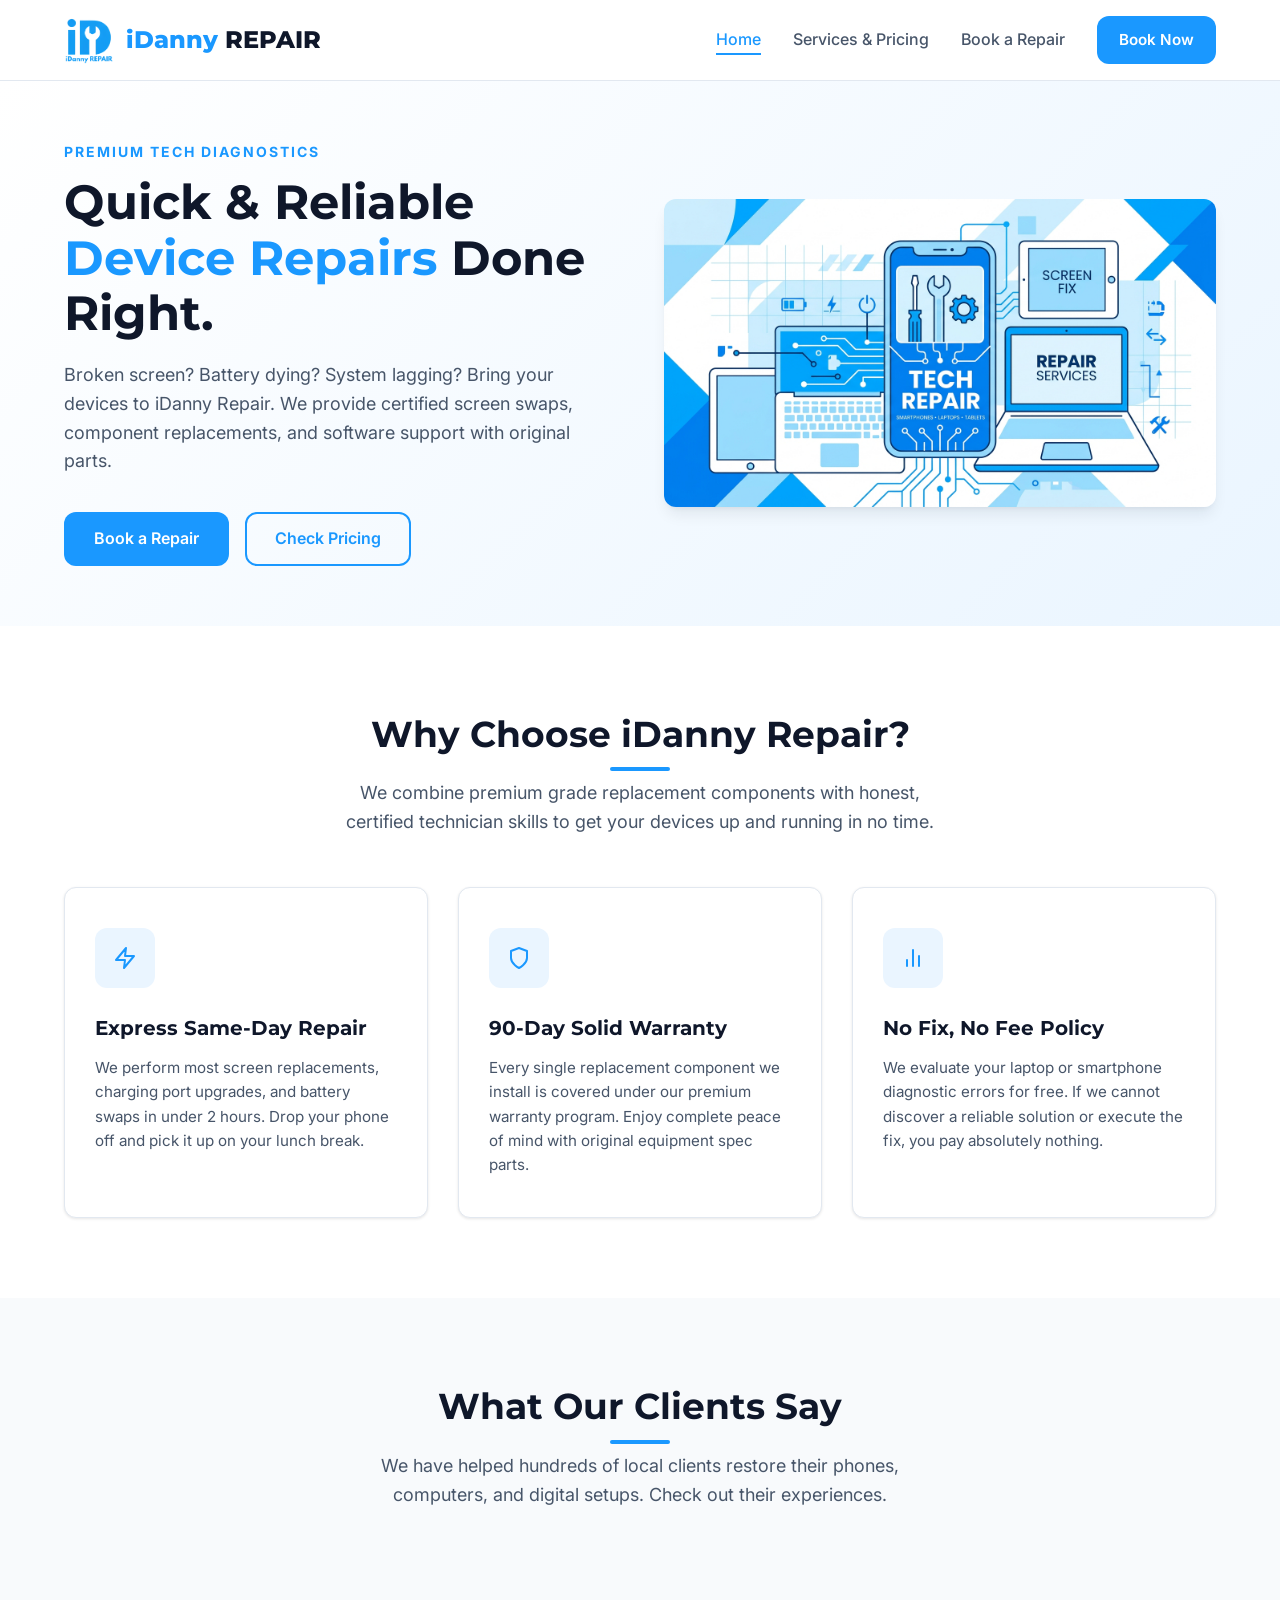
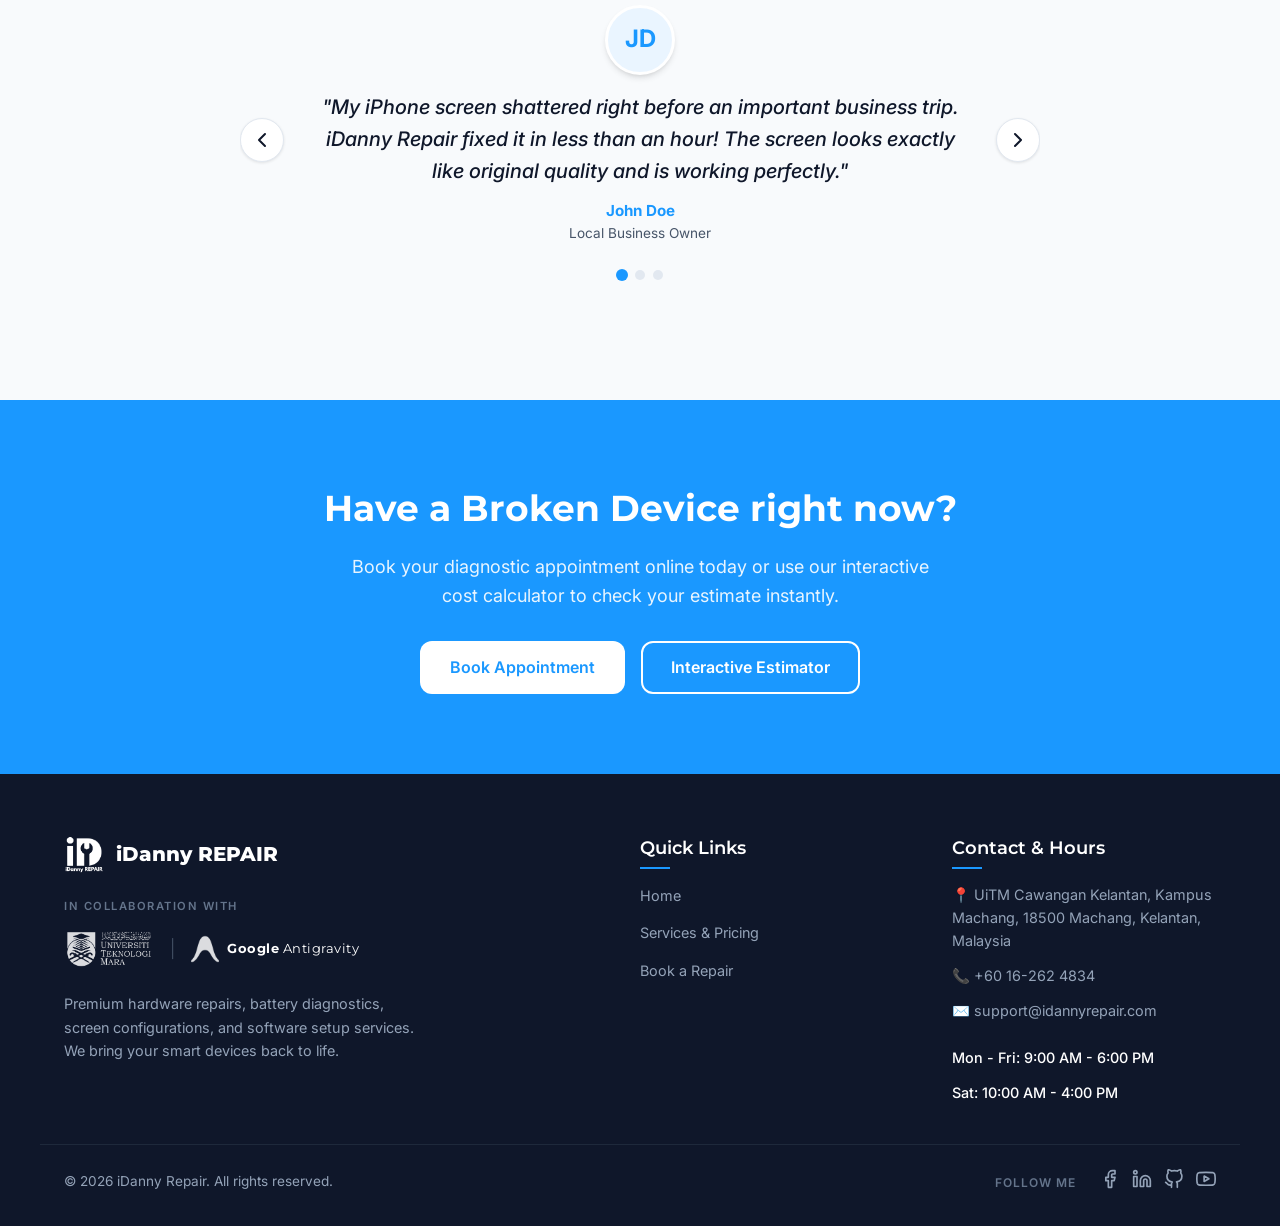
==== index.html @ 4b015654 "Initial Commit: First Release v1.0" ====
<!DOCTYPE html>
<html lang="en">
<head>
  <meta charset="UTF-8">
  <meta name="viewport" content="width=device-width, initial-scale=1.0">
  <title>iDanny Repair | Professional Tech & Device Repair Service</title>
  <meta name="description" content="Get fast, certified repairs for your smartphones, laptops, tablets, and game consoles at iDanny Repair. Honest diagnostics, quick turnaround, and warranty included.">
  <link rel="icon" type="image/png" href="images/iDannyRepair_Logo.png">
  <!-- Stylesheets -->
  <link rel="stylesheet" href="css/style.css">
</head>
<body>

  <!-- Header Navigation -->
  <header class="header">
    <div class="container nav-container">
      <a href="index.html" class="logo-link" id="logo-nav">
        <img src="images/iDannyRepair_Logo.png" alt="iDanny Repair Logo" class="logo-img">
        <span class="logo-text">iDanny <span style="color: var(--dark);">REPAIR</span></span>
      </a>
      
      <button class="nav-toggle" id="nav-toggle" aria-label="Toggle Navigation Menu">
        <span></span>
        <span></span>
        <span></span>
      </button>

      <nav>
        <ul class="nav-menu" id="nav-menu">
          <li><a href="index.html" class="nav-link active">Home</a></li>
          <li><a href="services.html" class="nav-link">Services & Pricing</a></li>
          <li><a href="book.html" class="nav-link">Book a Repair</a></li>
          <li><a href="book.html" class="btn btn-primary" style="padding: 10px 20px; font-size: 0.95rem;">Book Now</a></li>
        </ul>
      </nav>
    </div>
  </header>

  <main>
    <!-- Hero Section -->
    <section class="hero">
      <div class="container hero-grid">
        <div class="hero-content reveal">
          <div class="hero-tagline">Premium Tech Diagnostics</div>
          <h1 class="hero-title">Quick & Reliable <span>Device Repairs</span> Done Right.</h1>
          <p class="hero-desc">Broken screen? Battery dying? System lagging? Bring your devices to iDanny Repair. We provide certified screen swaps, component replacements, and software support with original parts.</p>
          <div class="hero-buttons">
            <a href="book.html" class="btn btn-primary">Book a Repair</a>
            <a href="services.html" class="btn btn-outline">Check Pricing</a>
          </div>
        </div>
        <div class="hero-image reveal" style="transition-delay: 0.2s;">
          <img src="images/hero_tech_repair.jpg" alt="Modern Tech and Device Repair Illustration" width="600" height="338">
        </div>
      </div>
    </section>

    <!-- Core Features Section -->
    <section class="section">
      <div class="container">
        <div class="text-center reveal">
          <h2 class="section-title">Why Choose iDanny Repair?</h2>
          <p class="section-subtitle">We combine premium grade replacement components with honest, certified technician skills to get your devices up and running in no time.</p>
        </div>
        
        <div class="features-grid">
          <!-- Feature 1 -->
          <article class="feature-card reveal" style="transition-delay: 0.1s;">
            <div class="feature-icon">
              <!-- Express Speed SVG -->
              <svg xmlns="http://www.w3.org/2000/svg" width="24" height="24" viewBox="0 0 24 24" fill="none" stroke="currentColor" stroke-width="2" stroke-linecap="round" stroke-linejoin="round"><polygon points="13 2 3 14 12 14 11 22 21 10 12 10 13 2"></polygon></svg>
            </div>
            <h3>Express Same-Day Repair</h3>
            <p>We perform most screen replacements, charging port upgrades, and battery swaps in under 2 hours. Drop your phone off and pick it up on your lunch break.</p>
          </article>
          
          <!-- Feature 2 -->
          <article class="feature-card reveal" style="transition-delay: 0.2s;">
            <div class="feature-icon">
              <!-- Shield Guarantee SVG -->
              <svg xmlns="http://www.w3.org/2000/svg" width="24" height="24" viewBox="0 0 24 24" fill="none" stroke="currentColor" stroke-width="2" stroke-linecap="round" stroke-linejoin="round"><path d="M12 22s8-4 8-10V5l-8-3-8 3v7c0 6 8 10 8 10z"></path></svg>
            </div>
            <h3>90-Day Solid Warranty</h3>
            <p>Every single replacement component we install is covered under our premium warranty program. Enjoy complete peace of mind with original equipment spec parts.</p>
          </article>

          <!-- Feature 3 -->
          <article class="feature-card reveal" style="transition-delay: 0.3s;">
            <div class="feature-icon">
              <!-- Diagnostics SVG -->
              <svg xmlns="http://www.w3.org/2000/svg" width="24" height="24" viewBox="0 0 24 24" fill="none" stroke="currentColor" stroke-width="2" stroke-linecap="round" stroke-linejoin="round"><line x1="18" y1="20" x2="18" y2="10"></line><line x1="12" y1="20" x2="12" y2="4"></line><line x1="6" y1="20" x2="6" y2="14"></line></svg>
            </div>
            <h3>No Fix, No Fee Policy</h3>
            <p>We evaluate your laptop or smartphone diagnostic errors for free. If we cannot discover a reliable solution or execute the fix, you pay absolutely nothing.</p>
          </article>
        </div>
      </div>
    </section>

    <!-- Testimonials Slider Section -->
    <section class="section section-bg">
      <div class="container">
        <div class="text-center reveal">
          <h2 class="section-title">What Our Clients Say</h2>
          <p class="section-subtitle">We have helped hundreds of local clients restore their phones, computers, and digital setups. Check out their experiences.</p>
        </div>

        <!-- jQuery Testimonial Slider Carousel Container -->
        <div class="carousel-container reveal">
          <button class="carousel-btn carousel-btn-prev" aria-label="Previous Slide">
            <svg xmlns="http://www.w3.org/2000/svg" width="24" height="24" viewBox="0 0 24 24" fill="none" stroke="currentColor" stroke-width="2" stroke-linecap="round" stroke-linejoin="round"><polyline points="15 18 9 12 15 6"></polyline></svg>
          </button>
          
          <div class="carousel-track-wrapper">
            <!-- Slide 1 -->
            <div class="carousel-slide active">
              <div class="testimonial-avatar">JD</div>
              <p class="testimonial-quote">"My iPhone screen shattered right before an important business trip. iDanny Repair fixed it in less than an hour! The screen looks exactly like original quality and is working perfectly."</p>
              <span class="testimonial-author">John Doe</span>
              <span class="testimonial-company">Local Business Owner</span>
            </div>

            <!-- Slide 2 -->
            <div class="carousel-slide">
              <div class="testimonial-avatar">SM</div>
              <p class="testimonial-quote">"Took my MacBook Pro in because the battery was bloated and failing. The quote was very honest, much cheaper than the official store, and they replaced it in one day. Highly recommend!"</p>
              <span class="testimonial-author">Sarah Miller</span>
              <span class="testimonial-company">Freelance Designer</span>
            </div>

            <!-- Slide 3 -->
            <div class="carousel-slide">
              <div class="testimonial-avatar">RK</div>
              <p class="testimonial-quote">"They repaired the HDMI port and cleaned out my PS5 console. The fan runs quiet again and the gaming display is flawless. Very friendly staff who explained everything clearly."</p>
              <span class="testimonial-author">Ryan K.</span>
              <span class="testimonial-company">Avid Gamer</span>
            </div>
          </div>

          <button class="carousel-btn carousel-btn-next" aria-label="Next Slide">
            <svg xmlns="http://www.w3.org/2000/svg" width="24" height="24" viewBox="0 0 24 24" fill="none" stroke="currentColor" stroke-width="2" stroke-linecap="round" stroke-linejoin="round"><polyline points="9 18 15 12 9 6"></polyline></svg>
          </button>

          <!-- Interactive dot indicators dynamically created/bound in jQuery -->
          <div class="carousel-dots"></div>
        </div>
      </div>
    </section>

    <!-- Quick CTA Banner -->
    <section class="section" style="background-color: var(--primary); color: var(--white); text-align: center;">
      <div class="container reveal">
        <h2 style="color: var(--white); font-size: 2.25rem; margin-bottom: 16px;">Have a Broken Device right now?</h2>
        <p style="font-size: 1.125rem; max-width: 600px; margin: 0 auto 30px auto; opacity: 0.9;">Book your diagnostic appointment online today or use our interactive cost calculator to check your estimate instantly.</p>
        <div style="display: flex; gap: 16px; justify-content: center; flex-wrap: wrap;">
          <a href="book.html" class="btn" style="background-color: var(--white); color: var(--primary);">Book Appointment</a>
          <a href="services.html" class="btn btn-outline" style="border-color: var(--white); color: var(--white);">Interactive Estimator</a>
        </div>
      </div>
    </section>
  </main>

  <!-- Footer Section -->
  <footer class="footer">
    <div class="container footer-grid">
      <div class="footer-info">
        <div class="footer-logo">
          <img src="images/iDannyRepair_Logo.png" alt="iDanny Repair Logo White" class="footer-logo-img">
          <span class="footer-logo-text">iDanny REPAIR</span>
        </div>
        <div class="footer-collaboration">
          <span class="collab-text">in collaboration with</span>
          <div class="collaboration-logos">
            <img src="images/LOGO_UiTM_OUTLINE_3(WHITE).png" alt="UiTM Logo" class="collab-logo" style="width: 90px; height: auto;">
            <span class="collab-divider">|</span>
            <div class="antigravity-collab">
              <img src="images/antigravity.png" alt="Antigravity Logo" class="collab-logo">
              <span class="antigravity-text"><strong>Google</strong> Antigravity</span>
            </div>
          </div>
        </div>
        <p style="margin-top: 20px;">Premium hardware repairs, battery diagnostics, screen configurations, and software setup services. We bring your smart devices back to life.</p>
      </div>

      <div>
        <h3 class="footer-title">Quick Links</h3>
        <ul class="footer-links">
          <li><a href="index.html">Home</a></li>
          <li><a href="services.html">Services & Pricing</a></li>
          <li><a href="book.html">Book a Repair</a></li>
        </ul>
      </div>

      <div>
        <h3 class="footer-title">Contact & Hours</h3>
        <ul class="footer-links" style="color: #94A3B8; font-size: 0.9rem;">
          <li>📍 UiTM Cawangan Kelantan, Kampus Machang, 18500 Machang, Kelantan, Malaysia</li>
          <li>📞 +60 16-262 4834</li>
          <li>✉️ support@idannyrepair.com</li>
          <li style="margin-top: 12px; color: var(--white); font-weight: 500;">Mon - Fri: 9:00 AM - 6:00 PM</li>
          <li style="color: var(--white); font-weight: 500;">Sat: 10:00 AM - 4:00 PM</li>
        </ul>
      </div>
    </div>
    
    <div class="container footer-bottom">
      <p>&copy; 2026 iDanny Repair. All rights reserved.</p>
      <div class="footer-socials-bottom">
        <span class="socials-title-bottom">Follow Me</span>
        <div class="social-icons-bottom">
          <a href="https://www.facebook.com/modanniee/" target="_blank" rel="noopener noreferrer" class="social-icon" aria-label="Facebook">
            <svg xmlns="http://www.w3.org/2000/svg" width="20" height="20" viewBox="0 0 24 24" fill="none" stroke="currentColor" stroke-width="2" stroke-linecap="round" stroke-linejoin="round"><path d="M18 2h-3a5 5 0 0 0-5 5v3H7v4h3v8h4v-8h3l1-4h-4V7a1 1 0 0 1 1-1h3z"></path></svg>
          </a>
          <a href="https://www.linkedin.com/in/tengkuahmaddanial/" target="_blank" rel="noopener noreferrer" class="social-icon" aria-label="LinkedIn">
            <svg xmlns="http://www.w3.org/2000/svg" width="20" height="20" viewBox="0 0 24 24" fill="none" stroke="currentColor" stroke-width="2" stroke-linecap="round" stroke-linejoin="round"><path d="M16 8a6 6 0 0 1 6 6v7h-4v-7a2 2 0 0 0-2-2 2 2 0 0 0-2 2v7h-4v-7a6 6 0 0 1 6-6z"></path><rect x="2" y="9" width="4" height="12"></rect><circle cx="4" cy="4" r="2"></circle></svg>
          </a>
          <a href="https://github.com/KuDanial" target="_blank" rel="noopener noreferrer" class="social-icon" aria-label="GitHub">
            <svg xmlns="http://www.w3.org/2000/svg" width="20" height="20" viewBox="0 0 24 24" fill="none" stroke="currentColor" stroke-width="2" stroke-linecap="round" stroke-linejoin="round"><path d="M9 19c-5 1.5-5-2.5-7-3m14 6v-3.87a3.37 3.37 0 0 0-.94-2.61c3.14-.35 6.44-1.54 6.44-7A5.44 5.44 0 0 0 20 4.77 5.07 5.07 0 0 0 19.91 1S18.73.65 16 2.48a13.38 13.38 0 0 0-7 0C6.27.65 5.09 1 5.09 1A5.07 5.07 0 0 0 5 4.77a5.44 5.44 0 0 0-1.5 3.78c0 5.42 3.3 6.61 6.44 7A3.37 3.37 0 0 0 9 18.13V22"></path></svg>
          </a>
          <a href="https://www.youtube.com/@tengkuahmaddanial" target="_blank" rel="noopener noreferrer" class="social-icon" aria-label="YouTube">
            <svg xmlns="http://www.w3.org/2000/svg" width="20" height="20" viewBox="0 0 24 24" fill="none" stroke="currentColor" stroke-width="2" stroke-linecap="round" stroke-linejoin="round"><path d="M22.54 6.42a2.78 2.78 0 0 0-1.94-2C18.88 4 12 4 12 4s-6.88 0-8.6.46a2.78 2.78 0 0 0-1.94 2A29 29 0 0 0 1 11.75a29 29 0 0 0 .46 5.33A2.78 2.78 0 0 0 3.4 19c1.72.46 8.6.46 8.6.46s6.88 0 8.6-.46a2.78 2.78 0 0 0 1.94-2 29 29 0 0 0 .46-5.25 29 29 0 0 0-.46-5.33z"></path><polygon points="9.75 15.02 15.5 11.75 9.75 8.48 9.75 15.02"></polygon></svg>
          </a>
        </div>
      </div>
    </div>
  </footer>

  <!-- Scripts -->
  <!-- jQuery Library CDN -->
  <script src="https://code.jquery.com/jquery-3.6.4.min.js" integrity="sha256-oP6HI9z1XaZNBrJURtCoUT5SUnxFr8s3BzRl+cbzUq8=" crossorigin="anonymous"></script>
  <!-- Main scripts -->
  <script src="js/main.js"></script>
  <script src="js/jquery-features.js"></script>
</body>
</html>
---- css/style.css ----
/* Import Modern Google Fonts */
@import url('https://fonts.googleapis.com/css2?family=Inter:wght@300;400;500;600;700&family=Montserrat:wght@400;500;600;700;800&display=swap');

/* CSS Variables for Clean Design System */
:root {
  --primary: #1A98FF;
  --primary-hover: #007EE6;
  --primary-light: #EAF5FF;
  --dark: #0F172A;
  --dark-light: #475569;
  --light: #F8FAFC;
  --border: #E2E8F0;
  --white: #FFFFFF;
  --error: #EF4444;
  --error-bg: #FEF2F2;
  --success: #10B981;
  --success-bg: #ECFDF5;
  --shadow-sm: 0 1px 3px rgba(0, 0, 0, 0.1);
  --shadow-md: 0 4px 6px -1px rgba(0, 0, 0, 0.1), 0 2px 4px -2px rgba(0, 0, 0, 0.1);
  --shadow-lg: 0 10px 15px -3px rgba(15, 23, 42, 0.08), 0 4px 6px -4px rgba(15, 23, 42, 0.08);
  --radius: 12px;
  --radius-sm: 6px;
  --transition: all 0.3s cubic-bezier(0.4, 0, 0.2, 1);
}

/* Base Resets */
*, *::before, *::after {
  box-sizing: border-box;
  margin: 0;
  padding: 0;
}

html {
  scroll-behavior: smooth;
  font-family: 'Inter', sans-serif;
  color: var(--dark);
  background-color: var(--white);
  line-height: 1.6;
}

body {
  min-height: 100vh;
  display: flex;
  flex-direction: column;
}

h1, h2, h3, h4 {
  font-family: 'Montserrat', sans-serif;
  font-weight: 700;
  color: var(--dark);
}

a {
  text-decoration: none;
  color: inherit;
  transition: var(--transition);
}

img {
  max-width: 100%;
  height: auto;
  display: block;
}

/* Layout Utilities */
.container {
  width: 100%;
  max-width: 1200px;
  margin: 0 auto;
  padding: 0 24px;
}

.section {
  padding: 80px 0;
}

.section-bg {
  background-color: var(--light);
}

.text-center {
  text-align: center;
}

.section-title {
  font-size: 2.25rem;
  margin-bottom: 16px;
  position: relative;
  display: inline-block;
}

.section-title::after {
  content: '';
  position: absolute;
  bottom: -8px;
  left: 50%;
  transform: translateX(-50%);
  width: 60px;
  height: 4px;
  background-color: var(--primary);
  border-radius: var(--radius-sm);
}

.section-subtitle {
  font-size: 1.125rem;
  color: var(--dark-light);
  max-width: 600px;
  margin: 0 auto 50px auto;
}

/* Header & Sticky Navigation */
.header {
  position: sticky;
  top: 0;
  z-index: 1000;
  background-color: rgba(255, 255, 255, 0.9);
  backdrop-filter: blur(10px);
  -webkit-backdrop-filter: blur(10px);
  border-bottom: 1px solid var(--border);
  transition: var(--transition);
}

.nav-container {
  display: flex;
  justify-content: space-between;
  align-items: center;
  height: 80px;
}

.logo-link {
  display: flex;
  align-items: center;
  gap: 12px;
}

.logo-img {
  height: 50px;
  width: auto;
}

.logo-text {
  font-family: 'Montserrat', sans-serif;
  font-size: 1.5rem;
  font-weight: 800;
  color: var(--primary);
}

.nav-menu {
  display: flex;
  align-items: center;
  gap: 32px;
  list-style: none;
}

.nav-link {
  font-size: 1rem;
  font-weight: 500;
  color: var(--dark-light);
  position: relative;
  padding: 6px 0;
}

.nav-link:hover, .nav-link.active {
  color: var(--primary);
}

.nav-link::after {
  content: '';
  position: absolute;
  bottom: 0;
  left: 0;
  width: 0;
  height: 2px;
  background-color: var(--primary);
  transition: var(--transition);
}

.nav-link:hover::after, .nav-link.active::after {
  width: 100%;
}

.nav-toggle {
  display: none;
  background: none;
  border: none;
  cursor: pointer;
  padding: 8px;
}

.nav-toggle span {
  display: block;
  width: 25px;
  height: 3px;
  background-color: var(--dark);
  margin: 5px 0;
  transition: var(--transition);
}

/* Main CTA Button */
.btn {
  display: inline-flex;
  align-items: center;
  justify-content: center;
  padding: 12px 28px;
  font-size: 1rem;
  font-weight: 600;
  border-radius: var(--radius);
  border: 2px solid transparent;
  cursor: pointer;
  transition: var(--transition);
}

.btn-primary {
  background-color: var(--primary);
  color: var(--white);
}

.btn-primary:hover {
  background-color: var(--primary-hover);
  box-shadow: 0 4px 14px rgba(26, 152, 255, 0.4);
  transform: translateY(-2px);
}

.btn-outline {
  border-color: var(--primary);
  color: var(--primary);
  background-color: transparent;
}

.btn-outline:hover {
  background-color: var(--primary-light);
  transform: translateY(-2px);
}

/* Hero Section */
.hero {
  padding: 60px 0;
  background: linear-gradient(135deg, var(--white) 0%, var(--primary-light) 100%);
}

.hero-grid {
  display: grid;
  grid-template-columns: 1fr 1fr;
  align-items: center;
  gap: 48px;
}

.hero-content {
  max-width: 540px;
}

.hero-tagline {
  color: var(--primary);
  font-weight: 700;
  font-size: 0.875rem;
  letter-spacing: 2px;
  text-transform: uppercase;
  margin-bottom: 12px;
}

.hero-title {
  font-size: 3rem;
  line-height: 1.15;
  margin-bottom: 20px;
}

.hero-title span {
  color: var(--primary);
}

.hero-desc {
  font-size: 1.125rem;
  color: var(--dark-light);
  margin-bottom: 36px;
}

.hero-buttons {
  display: flex;
  gap: 16px;
}

.hero-image {
  position: relative;
}

.hero-image img {
  border-radius: var(--radius);
  box-shadow: var(--shadow-lg);
  transition: var(--transition);
}

.hero-image img:hover {
  transform: scale(1.02);
}

/* Features Grid */
.features-grid {
  display: grid;
  grid-template-columns: repeat(3, 1fr);
  gap: 30px;
}

.feature-card {
  background-color: var(--white);
  padding: 40px 30px;
  border-radius: var(--radius);
  border: 1px solid var(--border);
  box-shadow: var(--shadow-sm);
  transition: var(--transition);
}

.feature-card:hover {
  transform: translateY(-8px);
  box-shadow: var(--shadow-lg);
  border-color: var(--primary-light);
}

.feature-icon {
  width: 60px;
  height: 60px;
  border-radius: var(--radius);
  background-color: var(--primary-light);
  color: var(--primary);
  display: flex;
  align-items: center;
  justify-content: center;
  margin-bottom: 24px;
  font-size: 1.5rem;
}

.feature-card h3 {
  font-size: 1.25rem;
  margin-bottom: 12px;
}

.feature-card p {
  color: var(--dark-light);
  font-size: 0.95rem;
}

/* Services Grid page */
.services-section {
  padding: 60px 0;
}

.services-grid {
  display: grid;
  grid-template-columns: repeat(auto-fit, minmax(280px, 1fr));
  gap: 30px;
  margin-bottom: 60px;
}

.service-card {
  background-color: var(--white);
  border-radius: var(--radius);
  border: 1px solid var(--border);
  overflow: hidden;
  box-shadow: var(--shadow-sm);
  transition: var(--transition);
  display: flex;
  flex-direction: column;
}

.service-card:hover {
  box-shadow: var(--shadow-lg);
  transform: translateY(-4px);
}

.service-card-img {
  height: 200px;
  background-color: var(--primary-light);
  display: flex;
  align-items: center;
  justify-content: center;
  position: relative;
  overflow: hidden;
}

.service-card-img svg {
  width: 80px;
  height: 80px;
  color: var(--primary);
  transition: var(--transition);
}

.service-card:hover .service-card-img svg {
  transform: scale(1.1) rotate(5deg);
}

.service-card-content {
  padding: 24px;
  flex-grow: 1;
  display: flex;
  flex-direction: column;
}

.service-card-title {
  font-size: 1.25rem;
  margin-bottom: 8px;
}

.service-card-desc {
  color: var(--dark-light);
  font-size: 0.95rem;
  margin-bottom: 20px;
  flex-grow: 1;
}

.service-card-price {
  font-size: 1.125rem;
  font-weight: 700;
  color: var(--primary);
  border-top: 1px solid var(--border);
  padding-top: 16px;
  display: flex;
  justify-content: space-between;
  align-items: center;
}

/* Custom Estimator Panel */
.estimator-box {
  background-color: var(--white);
  border-radius: var(--radius);
  border: 1px solid var(--border);
  box-shadow: var(--shadow-lg);
  padding: 40px;
  max-width: 800px;
  margin: 0 auto;
}

.estimator-row {
  display: grid;
  grid-template-columns: 1fr 1fr;
  gap: 24px;
  margin-bottom: 24px;
}

.estimator-group {
  display: flex;
  flex-direction: column;
  gap: 8px;
}

.estimator-label {
  font-weight: 600;
  font-size: 0.9rem;
  color: var(--dark-light);
  text-transform: uppercase;
  letter-spacing: 0.5px;
}

.estimator-select {
  padding: 12px;
  font-size: 1rem;
  border-radius: var(--radius-sm);
  border: 1px solid var(--border);
  background-color: var(--white);
  outline: none;
  transition: var(--transition);
}

.estimator-select:focus {
  border-color: var(--primary);
  box-shadow: 0 0 0 3px rgba(26, 152, 255, 0.15);
}

.issues-container {
  margin-bottom: 30px;
}

.issues-title {
  font-weight: 600;
  font-size: 0.9rem;
  color: var(--dark-light);
  margin-bottom: 12px;
  text-transform: uppercase;
  letter-spacing: 0.5px;
}

.issues-grid {
  display: grid;
  grid-template-columns: 1fr 1fr;
  gap: 16px;
}

.checkbox-card {
  border: 1px solid var(--border);
  border-radius: var(--radius-sm);
  padding: 16px;
  display: flex;
  align-items: center;
  gap: 12px;
  cursor: pointer;
  transition: var(--transition);
  user-select: none;
}

.checkbox-card:hover {
  background-color: var(--light);
}

.checkbox-card.selected {
  border-color: var(--primary);
  background-color: var(--primary-light);
}

.checkbox-card input[type="checkbox"] {
  width: 18px;
  height: 18px;
  accent-color: var(--primary);
}

.checkbox-info {
  display: flex;
  flex-direction: column;
}

.checkbox-name {
  font-weight: 600;
  font-size: 0.95rem;
}

.checkbox-price {
  font-size: 0.85rem;
  color: var(--primary);
  font-weight: 700;
}

.estimator-result {
  background-color: var(--primary-light);
  border-radius: var(--radius);
  padding: 24px;
  display: flex;
  justify-content: space-between;
  align-items: center;
  border: 1px solid rgba(26, 152, 255, 0.25);
}

.result-text {
  font-size: 1.125rem;
  font-weight: 600;
}

.result-price {
  font-size: 2.25rem;
  font-weight: 800;
  color: var(--primary);
  font-family: 'Montserrat', sans-serif;
}

/* Booking Form Elements */
.booking-box {
  background-color: var(--white);
  border-radius: var(--radius);
  border: 1px solid var(--border);
  box-shadow: var(--shadow-lg);
  padding: 40px;
  max-width: 650px;
  margin: 0 auto;
}

.form-group {
  margin-bottom: 24px;
  position: relative;
}

.form-label {
  display: block;
  font-weight: 600;
  margin-bottom: 8px;
  font-size: 0.9rem;
}

.form-input, .form-textarea {
  width: 100%;
  padding: 14px 16px;
  font-size: 1rem;
  border-radius: var(--radius-sm);
  border: 1px solid var(--border);
  outline: none;
  background-color: var(--white);
  transition: var(--transition);
}

.form-textarea {
  height: 120px;
  resize: vertical;
}

.form-input:focus, .form-textarea:focus {
  border-color: var(--primary);
  box-shadow: 0 0 0 3px rgba(26, 152, 255, 0.15);
}

.radio-group {
  display: flex;
  gap: 24px;
  margin-top: 8px;
}

.radio-option {
  display: flex;
  align-items: center;
  gap: 8px;
  cursor: pointer;
}

.radio-option input[type="radio"] {
  width: 18px;
  height: 18px;
  accent-color: var(--primary);
}

/* Client Side Form Validation Errors styling */
.form-input.is-invalid, .form-textarea.is-invalid {
  border-color: var(--error);
  background-color: var(--error-bg);
}

.form-input.is-invalid:focus, .form-textarea.is-invalid:focus {
  box-shadow: 0 0 0 3px rgba(239, 68, 68, 0.15);
}

.invalid-feedback {
  color: var(--error);
  font-size: 0.85rem;
  margin-top: 4px;
  display: none;
  font-weight: 500;
}

.form-input.is-invalid ~ .invalid-feedback, 
.form-textarea.is-invalid ~ .invalid-feedback {
  display: block;
}

.form-message {
  padding: 16px;
  border-radius: var(--radius-sm);
  margin-bottom: 24px;
  font-weight: 500;
  display: none;
}

.form-message.success {
  background-color: var(--success-bg);
  color: var(--success);
  border: 1px solid rgba(16, 185, 129, 0.2);
  display: block;
}

/* jQuery Carousel Styling (Testimonials) */
.carousel-container {
  max-width: 800px;
  margin: 0 auto;
  position: relative;
  overflow: hidden;
  padding: 40px 0;
}

.carousel-track-wrapper {
  position: relative;
  height: 250px;
}

.carousel-slide {
  position: absolute;
  top: 0;
  left: 0;
  width: 100%;
  height: 100%;
  opacity: 0;
  z-index: 1;
  transition: opacity 0.5s ease-in-out;
  display: flex;
  flex-direction: column;
  justify-content: center;
  align-items: center;
  text-align: center;
}

.carousel-slide.active {
  opacity: 1;
  z-index: 2;
}

.testimonial-avatar {
  width: 70px;
  height: 70px;
  border-radius: 50%;
  background-color: var(--primary-light);
  color: var(--primary);
  display: flex;
  align-items: center;
  justify-content: center;
  font-size: 1.5rem;
  font-weight: 700;
  margin-bottom: 16px;
  border: 3px solid var(--white);
  box-shadow: var(--shadow-md);
}

.testimonial-quote {
  font-size: 1.25rem;
  font-style: italic;
  font-weight: 500;
  color: var(--dark);
  margin-bottom: 12px;
  max-width: 650px;
  position: relative;
}

.testimonial-author {
  font-weight: 700;
  color: var(--primary);
  font-size: 0.95rem;
}

.testimonial-company {
  font-size: 0.85rem;
  color: var(--dark-light);
}

/* Carousel controls */
.carousel-btn {
  position: absolute;
  top: 50%;
  transform: translateY(-50%);
  z-index: 10;
  background: var(--white);
  border: 1px solid var(--border);
  color: var(--dark);
  width: 44px;
  height: 44px;
  border-radius: 50%;
  display: flex;
  align-items: center;
  justify-content: center;
  cursor: pointer;
  box-shadow: var(--shadow-sm);
  transition: var(--transition);
}

.carousel-btn:hover {
  background-color: var(--primary);
  color: var(--white);
  border-color: var(--primary);
  box-shadow: var(--shadow-md);
}

.carousel-btn-prev {
  left: 0;
}

.carousel-btn-next {
  right: 0;
}

.carousel-dots {
  display: flex;
  justify-content: center;
  gap: 8px;
  margin-top: 20px;
}

.carousel-dot {
  width: 10px;
  height: 10px;
  border-radius: 50%;
  background-color: var(--border);
  cursor: pointer;
  transition: var(--transition);
}

.carousel-dot.active {
  background-color: var(--primary);
  transform: scale(1.2);
}

/* jQuery Accordion Styling (FAQ) */
.accordion-wrapper {
  max-width: 800px;
  margin: 0 auto;
}

.accordion-item {
  border: 1px solid var(--border);
  border-radius: var(--radius);
  margin-bottom: 16px;
  overflow: hidden;
  background-color: var(--white);
  box-shadow: var(--shadow-sm);
}

.accordion-header {
  padding: 20px 24px;
  background-color: var(--white);
  cursor: pointer;
  display: flex;
  justify-content: space-between;
  align-items: center;
  user-select: none;
  transition: var(--transition);
}

.accordion-header:hover {
  background-color: var(--light);
}

.accordion-header h3 {
  font-size: 1.1rem;
  font-weight: 600;
  color: var(--dark);
}

.accordion-icon {
  font-size: 1.25rem;
  color: var(--primary);
  font-weight: 700;
  transition: var(--transition);
}

.accordion-item.active .accordion-icon {
  transform: rotate(45deg);
}

.accordion-item.active {
  border-color: var(--primary-light);
}

.accordion-content {
  padding: 0 24px 20px 24px;
  color: var(--dark-light);
  font-size: 0.95rem;
  display: none; /* Controlled by jQuery */
}

/* Modern Footer Styling */
.footer {
  margin-top: auto;
  background-color: var(--dark);
  color: var(--light);
  padding: 60px 0 30px 0;
}

.footer-grid {
  display: grid;
  grid-template-columns: 2fr 1fr 1fr;
  gap: 48px;
  margin-bottom: 40px;
}

.footer-info {
  max-width: 360px;
}

.footer-logo {
  display: flex;
  align-items: center;
  gap: 12px;
  margin-bottom: 20px;
}

.footer-logo-img {
  height: 40px;
  width: auto;
  filter: brightness(0) invert(1);
}

.footer-logo-text {
  font-family: 'Montserrat', sans-serif;
  font-size: 1.25rem;
  font-weight: 800;
  color: var(--white);
}

.footer-info p {
  color: #94A3B8;
  font-size: 0.9rem;
}

.footer-collaboration {
  margin-top: 24px;
}

.collab-text {
  font-size: 0.7rem;
  text-transform: uppercase;
  letter-spacing: 1.5px;
  color: #64748B;
  display: block;
  margin-bottom: 10px;
  font-weight: 600;
}

.collaboration-logos {
  display: flex;
  align-items: center;
  gap: 16px;
  flex-wrap: wrap;
}

.collab-logo {
  height: 28px;
  width: auto;
  object-fit: contain;
  display: block;
  opacity: 0.85;
  transition: var(--transition);
}

.collab-logo:hover {
  opacity: 1;
}

.collab-divider {
  color: #475569;
  font-size: 1.1rem;
  font-weight: 300;
  user-select: none;
}

.antigravity-collab {
  display: inline-flex;
  align-items: center;
  gap: 8px;
}

.antigravity-text {
  font-size: 0.8rem;
  color: var(--white);
  font-family: 'Montserrat', sans-serif;
  letter-spacing: 0.5px;
}

.social-icon:hover svg {
  color: var(--white) !important;
  transform: translateY(-2px);
}

.footer-title {
  color: var(--white);
  font-size: 1.1rem;
  font-weight: 600;
  margin-bottom: 20px;
  position: relative;
}

.footer-title::after {
  content: '';
  position: absolute;
  bottom: -6px;
  left: 0;
  width: 30px;
  height: 2px;
  background-color: var(--primary);
}

.footer-links {
  list-style: none;
  display: flex;
  flex-direction: column;
  gap: 12px;
}

.footer-links a {
  color: #94A3B8;
  font-size: 0.9rem;
}

.footer-links a:hover {
  color: var(--white);
  padding-left: 4px;
}

.footer-bottom {
  border-top: 1px solid #1E293B;
  padding-top: 24px;
  display: flex;
  justify-content: space-between;
  align-items: center;
  font-size: 0.85rem;
  color: #94A3B8;
}

/* Footer Social Media Bottom Styling */
.footer-socials-bottom {
  display: flex;
  align-items: center;
  gap: 16px;
}

.socials-title-bottom {
  font-size: 0.75rem;
  text-transform: uppercase;
  letter-spacing: 1px;
  color: #64748B;
  font-weight: 600;
  margin-right: 8px;
}

.social-icons-bottom {
  display: flex;
  gap: 12px;
  align-items: center;
}

.social-icons-bottom .social-icon svg {
  color: #94A3B8;
  transition: var(--transition);
}

.social-icons-bottom .social-icon:hover svg {
  color: var(--primary);
  transform: scale(1.2) translateY(-2px);
}

/* Animations helper */
.reveal {
  opacity: 0;
  transform: translateY(20px);
  transition: opacity 0.6s ease-out, transform 0.6s ease-out;
}

.reveal.active {
  opacity: 1;
  transform: translateY(0);
}

/* RESPONSIVE DESIGN - MEDIA QUERIES */

/* Tablet View */
@media (max-width: 992px) {
  .hero-grid {
    gap: 32px;
  }
  
  .hero-title {
    font-size: 2.5rem;
  }
  
  .features-grid {
    gap: 20px;
  }
}

@media (max-width: 768px) {
  .section {
    padding: 60px 0;
  }
  
  .section-title {
    font-size: 1.85rem;
  }

  .nav-menu {
    position: absolute;
    top: 80px;
    left: -100%;
    width: 100%;
    height: calc(100vh - 80px);
    background-color: var(--white);
    flex-direction: column;
    align-items: center;
    justify-content: center;
    gap: 40px;
    transition: var(--transition);
    box-shadow: var(--shadow-lg);
  }
  
  .nav-menu.active {
    left: 0;
  }

  .nav-toggle {
    display: block;
  }
  
  .nav-toggle.active span:nth-child(1) {
    transform: rotate(45deg) translate(6px, 6px);
  }
  
  .nav-toggle.active span:nth-child(2) {
    opacity: 0;
  }
  
  .nav-toggle.active span:nth-child(3) {
    transform: rotate(-45deg) translate(5px, -5px);
  }
  
  .hero-grid {
    grid-template-columns: 1fr;
    text-align: center;
    gap: 40px;
  }
  
  .hero-content {
    max-width: 100%;
    margin: 0 auto;
  }
  
  .hero-buttons {
    justify-content: center;
  }
  
  .hero-image {
    max-width: 480px;
    margin: 0 auto;
  }
  
  .features-grid {
    grid-template-columns: 1fr;
    max-width: 480px;
    margin: 0 auto;
  }
  
  .estimator-row {
    grid-template-columns: 1fr;
  }
  
  .issues-grid {
    grid-template-columns: 1fr;
  }
  
  .footer-grid {
    grid-template-columns: 1fr;
    gap: 32px;
  }
  
  .footer-bottom {
    flex-direction: column;
    gap: 12px;
    text-align: center;
  }
}

/* Mobile View */
@media (max-width: 480px) {
  .hero-title {
    font-size: 2.15rem;
  }
  
  .hero-buttons {
    flex-direction: column;
  }
  
  .estimator-box, .booking-box {
    padding: 24px 16px;
  }
  
  .checkbox-card {
    padding: 12px;
  }
  
  .estimator-result {
    flex-direction: column;
    gap: 12px;
    text-align: center;
  }
  
  .carousel-track-wrapper {
    height: 320px;
  }
}
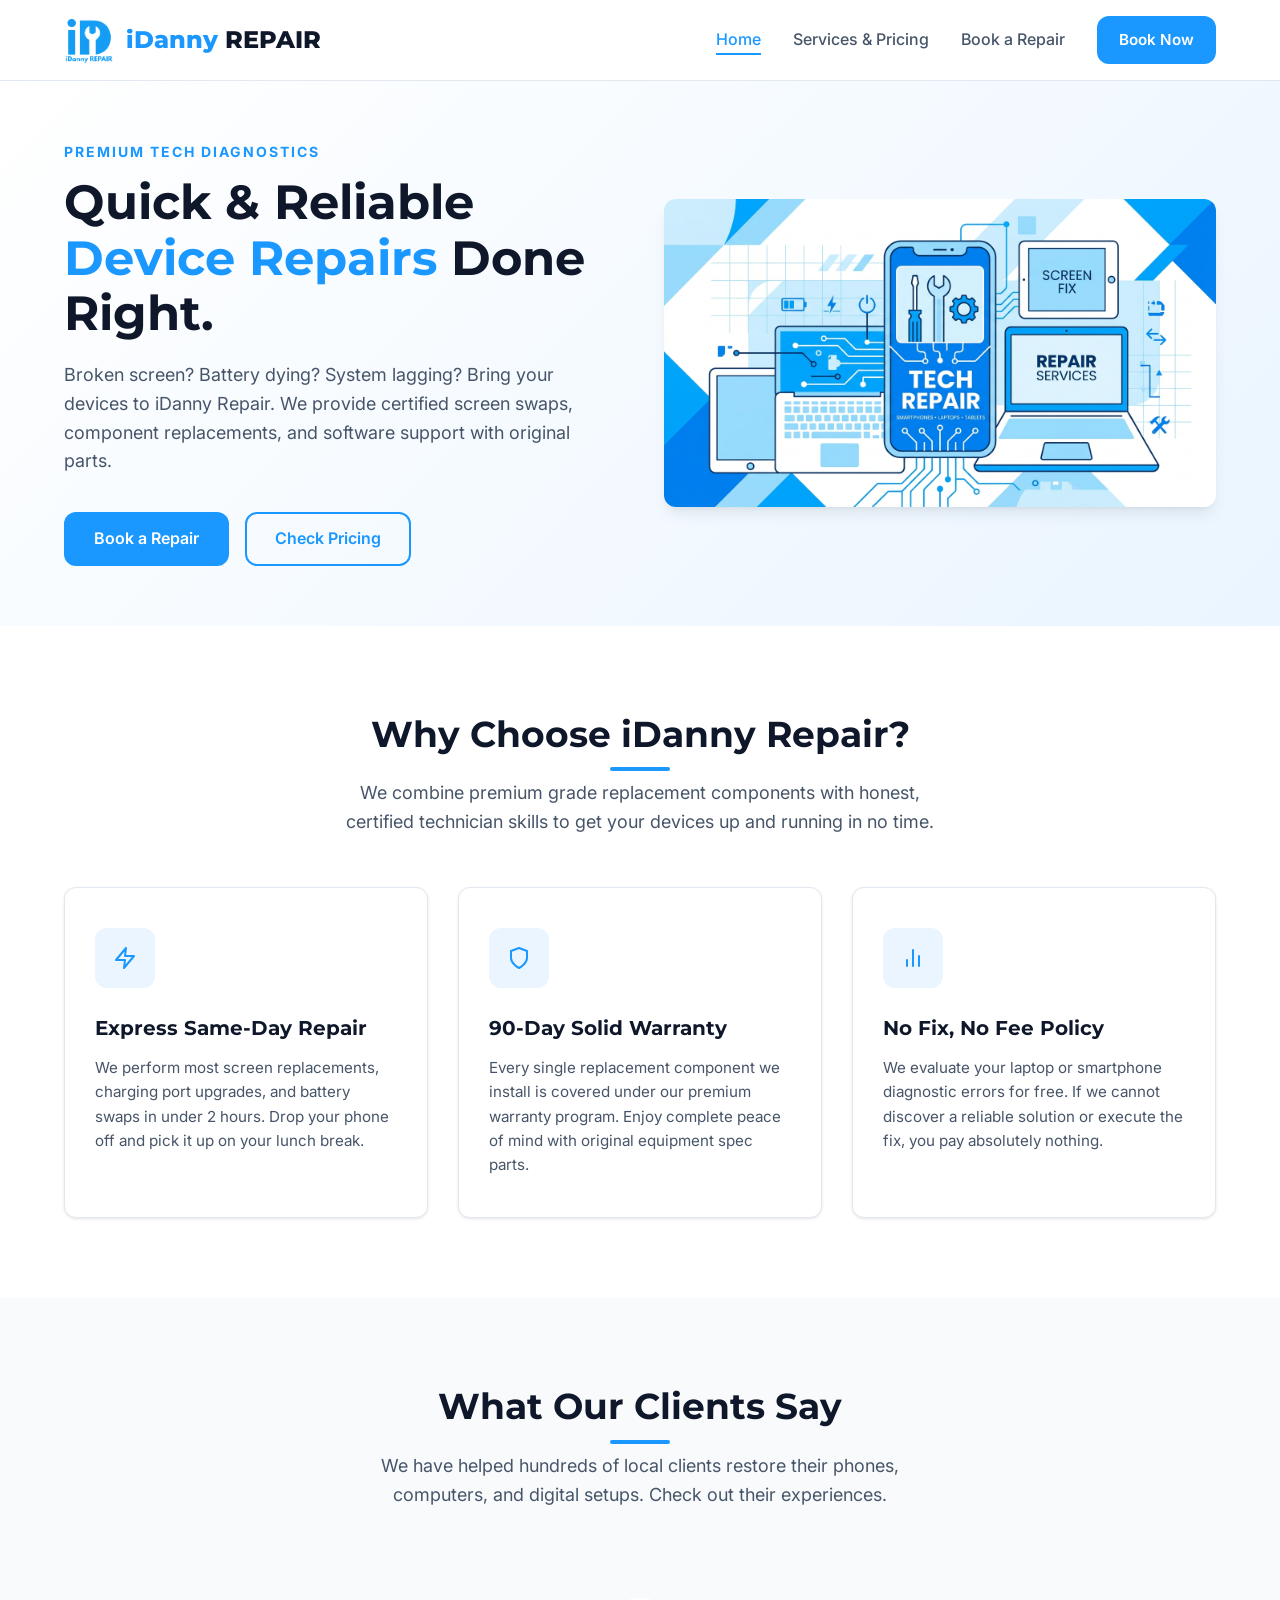
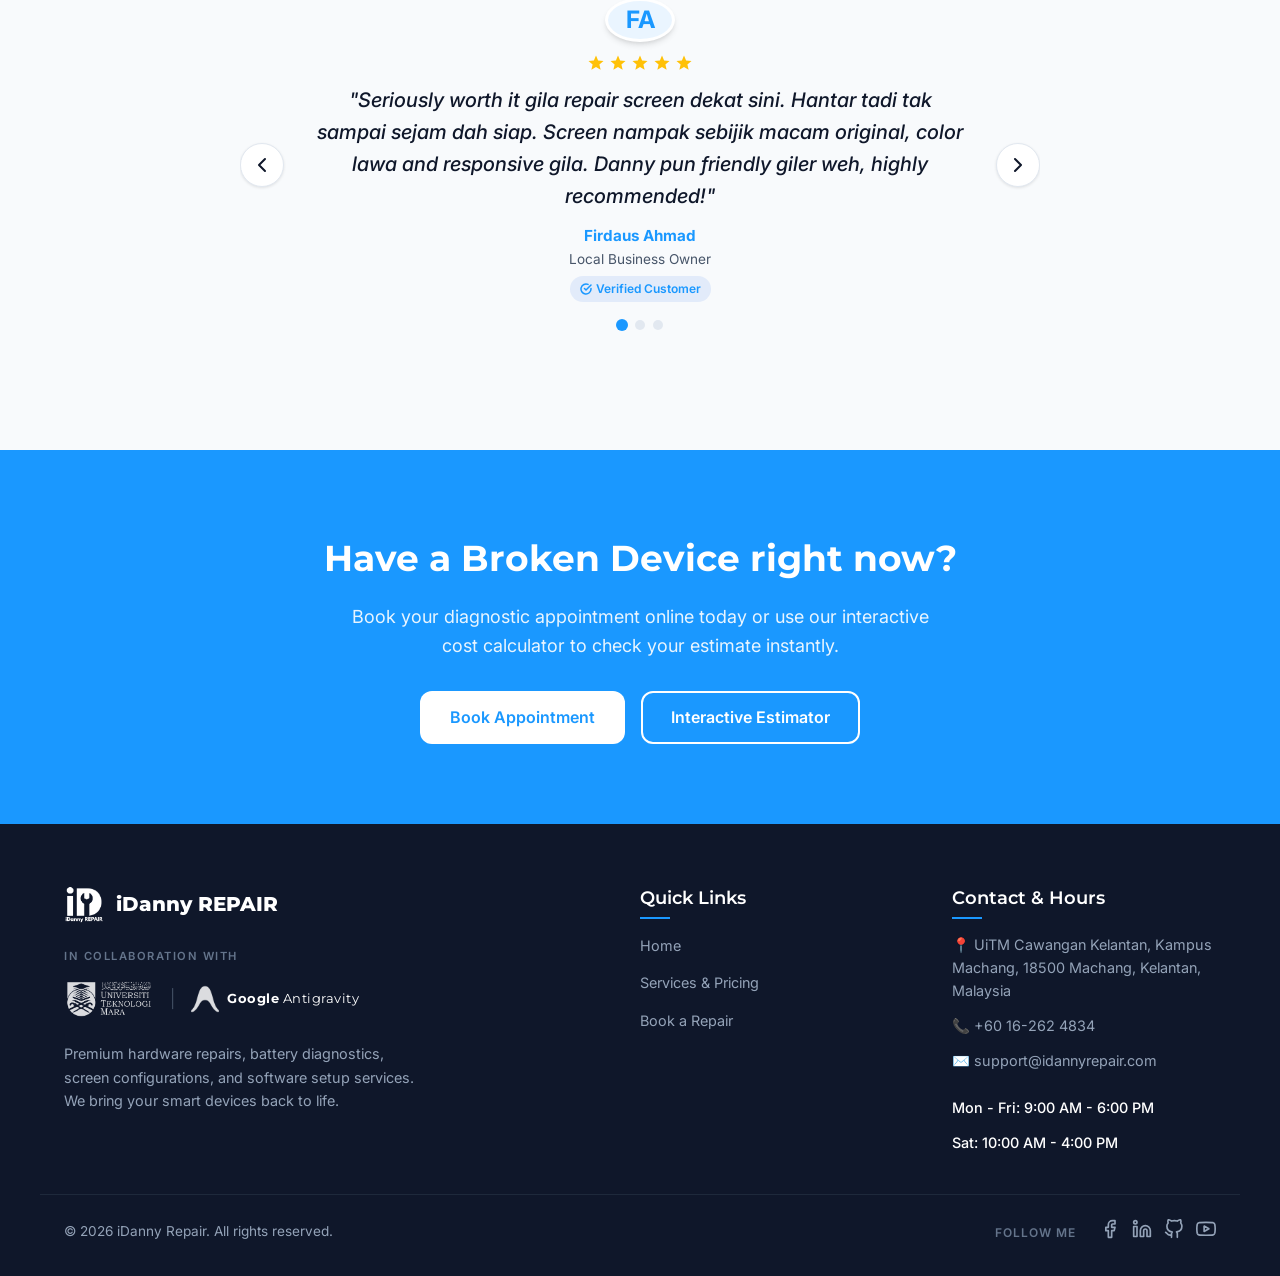
==== commit 1c258000: "Small Changes: Update v1.1" ====
--- a/index.html
+++ b/index.html
@@ -114,26 +114,59 @@
           <div class="carousel-track-wrapper">
             <!-- Slide 1 -->
             <div class="carousel-slide active">
-              <div class="testimonial-avatar">JD</div>
-              <p class="testimonial-quote">"My iPhone screen shattered right before an important business trip. iDanny Repair fixed it in less than an hour! The screen looks exactly like original quality and is working perfectly."</p>
-              <span class="testimonial-author">John Doe</span>
+              <div class="testimonial-avatar">FA</div>
+              <div class="testimonial-stars">
+                <svg viewBox="0 0 24 24"><path d="M12 17.27L18.18 21l-1.64-7.03L22 9.24l-7.19-.61L12 2 9.19 8.63 2 9.24l5.46 4.73L5.82 21z"/></svg>
+                <svg viewBox="0 0 24 24"><path d="M12 17.27L18.18 21l-1.64-7.03L22 9.24l-7.19-.61L12 2 9.19 8.63 2 9.24l5.46 4.73L5.82 21z"/></svg>
+                <svg viewBox="0 0 24 24"><path d="M12 17.27L18.18 21l-1.64-7.03L22 9.24l-7.19-.61L12 2 9.19 8.63 2 9.24l5.46 4.73L5.82 21z"/></svg>
+                <svg viewBox="0 0 24 24"><path d="M12 17.27L18.18 21l-1.64-7.03L22 9.24l-7.19-.61L12 2 9.19 8.63 2 9.24l5.46 4.73L5.82 21z"/></svg>
+                <svg viewBox="0 0 24 24"><path d="M12 17.27L18.18 21l-1.64-7.03L22 9.24l-7.19-.61L12 2 9.19 8.63 2 9.24l5.46 4.73L5.82 21z"/></svg>
+              </div>
+              <p class="testimonial-quote">"Seriously worth it gila repair screen dekat sini. Hantar tadi tak sampai sejam dah siap. Screen nampak sebijik macam original, color lawa and responsive gila. Danny pun friendly giler weh, highly recommended!"</p>
+              <span class="testimonial-author">Firdaus Ahmad</span>
               <span class="testimonial-company">Local Business Owner</span>
+              <span class="testimonial-badge">
+                <svg xmlns="http://www.w3.org/2000/svg" width="12" height="12" viewBox="0 0 24 24" fill="none" stroke="currentColor" stroke-width="3" stroke-linecap="round" stroke-linejoin="round"><path d="M22 11.08V12a10 10 0 1 1-5.93-9.14"></path><polyline points="22 4 12 14.01 9 11.01"></polyline></svg>
+                Verified Customer
+              </span>
             </div>
 
             <!-- Slide 2 -->
             <div class="carousel-slide">
-              <div class="testimonial-avatar">SM</div>
-              <p class="testimonial-quote">"Took my MacBook Pro in because the battery was bloated and failing. The quote was very honest, much cheaper than the official store, and they replaced it in one day. Highly recommend!"</p>
-              <span class="testimonial-author">Sarah Miller</span>
-              <span class="testimonial-company">Freelance Designer</span>
+              <div class="testimonial-avatar">SJ</div>
+              <div class="testimonial-stars">
+                <svg viewBox="0 0 24 24"><path d="M12 17.27L18.18 21l-1.64-7.03L22 9.24l-7.19-.61L12 2 9.19 8.63 2 9.24l5.46 4.73L5.82 21z"/></svg>
+                <svg viewBox="0 0 24 24"><path d="M12 17.27L18.18 21l-1.64-7.03L22 9.24l-7.19-.61L12 2 9.19 8.63 2 9.24l5.46 4.73L5.82 21z"/></svg>
+                <svg viewBox="0 0 24 24"><path d="M12 17.27L18.18 21l-1.64-7.03L22 9.24l-7.19-.61L12 2 9.19 8.63 2 9.24l5.46 4.73L5.82 21z"/></svg>
+                <svg viewBox="0 0 24 24"><path d="M12 17.27L18.18 21l-1.64-7.03L22 9.24l-7.19-.61L12 2 9.19 8.63 2 9.24l5.46 4.73L5.82 21z"/></svg>
+                <svg viewBox="0 0 24 24"><path d="M12 17.27L18.18 21l-1.64-7.03L22 9.24l-7.19-.61L12 2 9.19 8.63 2 9.24l5.46 4.73L5.82 21z"/></svg>
+              </div>
+              <p class="testimonial-quote">"My MacBook battery bloated gila sampai trackpad pun susah nak click. Hantar iDanny semalam, today dah setel tukar battery baru. Price pun marhaen and quotation sangat clear, no hidden charges. Best service ever!"</p>
+              <span class="testimonial-author">Sarah Jasmine</span>
+              <span class="testimonial-company">Freelance Digital Artist</span>
+              <span class="testimonial-badge">
+                <svg xmlns="http://www.w3.org/2000/svg" width="12" height="12" viewBox="0 0 24 24" fill="none" stroke="currentColor" stroke-width="3" stroke-linecap="round" stroke-linejoin="round"><path d="M22 11.08V12a10 10 0 1 1-5.93-9.14"></path><polyline points="22 4 12 14.01 9 11.01"></polyline></svg>
+                Verified Customer
+              </span>
             </div>
 
             <!-- Slide 3 -->
             <div class="carousel-slide">
               <div class="testimonial-avatar">RK</div>
-              <p class="testimonial-quote">"They repaired the HDMI port and cleaned out my PS5 console. The fan runs quiet again and the gaming display is flawless. Very friendly staff who explained everything clearly."</p>
-              <span class="testimonial-author">Ryan K.</span>
-              <span class="testimonial-company">Avid Gamer</span>
+              <div class="testimonial-stars">
+                <svg viewBox="0 0 24 24"><path d="M12 17.27L18.18 21l-1.64-7.03L22 9.24l-7.19-.61L12 2 9.19 8.63 2 9.24l5.46 4.73L5.82 21z"/></svg>
+                <svg viewBox="0 0 24 24"><path d="M12 17.27L18.18 21l-1.64-7.03L22 9.24l-7.19-.61L12 2 9.19 8.63 2 9.24l5.46 4.73L5.82 21z"/></svg>
+                <svg viewBox="0 0 24 24"><path d="M12 17.27L18.18 21l-1.64-7.03L22 9.24l-7.19-.61L12 2 9.19 8.63 2 9.24l5.46 4.73L5.82 21z"/></svg>
+                <svg viewBox="0 0 24 24"><path d="M12 17.27L18.18 21l-1.64-7.03L22 9.24l-7.19-.61L12 2 9.19 8.63 2 9.24l5.46 4.73L5.82 21z"/></svg>
+                <svg viewBox="0 0 24 24"><path d="M12 17.27L18.18 21l-1.64-7.03L22 9.24l-7.19-.61L12 2 9.19 8.63 2 9.24l5.46 4.73L5.82 21z"/></svg>
+              </div>
+              <p class="testimonial-quote">"PS5 HDMI port rosak teruk sebab anak terlanggar cable, kipas pun bising gila. Sini dorang repair HDMI port and buat deep cleaning sekali. Balik rumah run game smooth teruk, senyap gila. Servis pantas & trusted!"</p>
+              <span class="testimonial-author">Rizal Kamil</span>
+              <span class="testimonial-company">Avid Console Gamer</span>
+              <span class="testimonial-badge">
+                <svg xmlns="http://www.w3.org/2000/svg" width="12" height="12" viewBox="0 0 24 24" fill="none" stroke="currentColor" stroke-width="3" stroke-linecap="round" stroke-linejoin="round"><path d="M22 11.08V12a10 10 0 1 1-5.93-9.14"></path><polyline points="22 4 12 14.01 9 11.01"></polyline></svg>
+                Verified Customer
+              </span>
             </div>
           </div>
 
--- a/css/style.css
+++ b/css/style.css
@@ -660,7 +660,7 @@
 
 .carousel-track-wrapper {
   position: relative;
-  height: 250px;
+  height: 300px;
 }
 
 .carousel-slide {
@@ -671,7 +671,6 @@
   height: 100%;
   opacity: 0;
   z-index: 1;
-  transition: opacity 0.5s ease-in-out;
   display: flex;
   flex-direction: column;
   justify-content: center;
@@ -695,9 +694,35 @@
   justify-content: center;
   font-size: 1.5rem;
   font-weight: 700;
-  margin-bottom: 16px;
+  margin-bottom: 12px;
   border: 3px solid var(--white);
   box-shadow: var(--shadow-md);
+}
+
+.testimonial-stars {
+  display: flex;
+  gap: 4px;
+  margin-bottom: 12px;
+  color: #ffc107;
+}
+
+.testimonial-stars svg {
+  width: 18px;
+  height: 18px;
+  fill: currentColor;
+}
+
+.testimonial-badge {
+  display: inline-flex;
+  align-items: center;
+  gap: 4px;
+  font-size: 0.75rem;
+  color: var(--primary);
+  background-color: rgba(37, 99, 235, 0.1);
+  padding: 3px 10px;
+  border-radius: 20px;
+  font-weight: 600;
+  margin-top: 6px;
 }
 
 .testimonial-quote {
